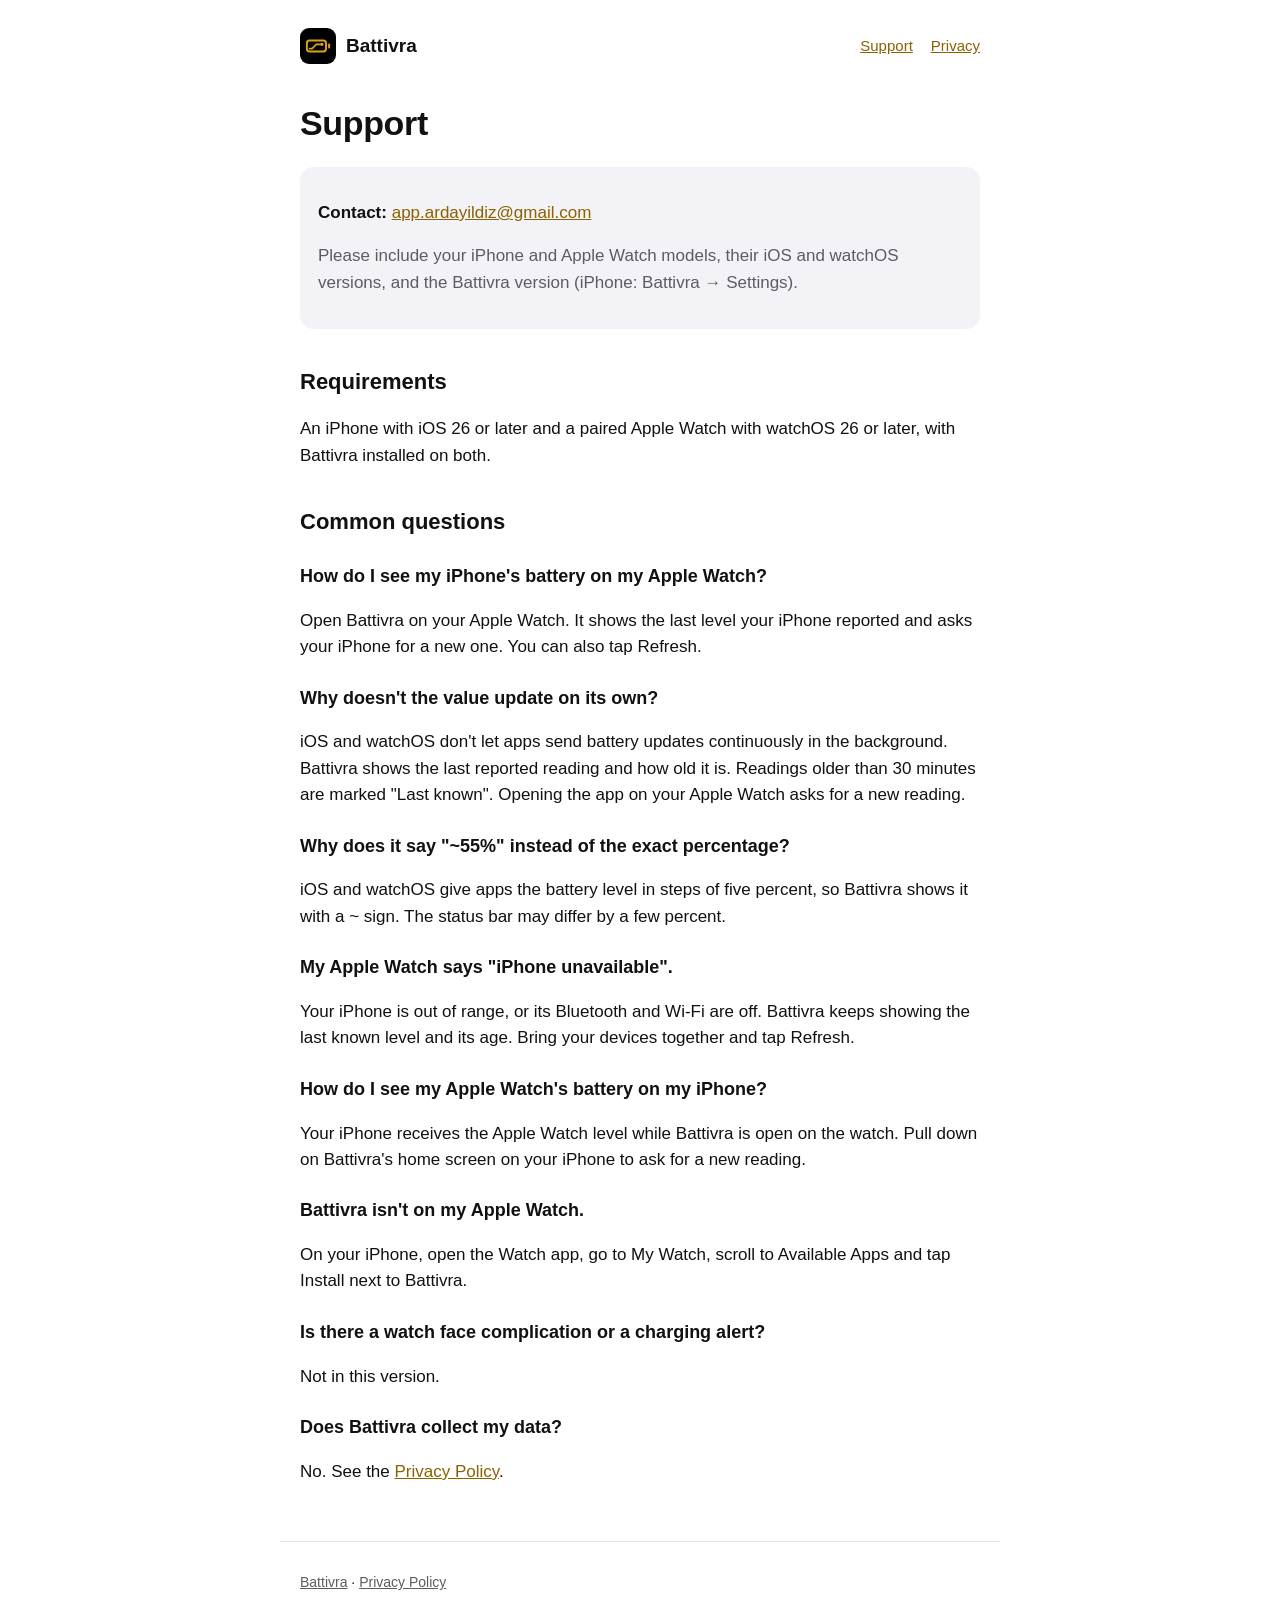
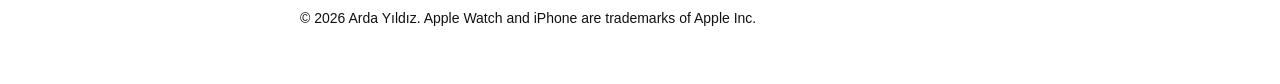
==== support/index.html @ 831f9459 "Add Battivra privacy policy and support pages" ====
<!doctype html>
<html lang="en">
<head>
  <meta charset="utf-8">
  <meta name="viewport" content="width=device-width, initial-scale=1">
  <title>Support — Battivra</title>
  <meta name="description" content="Help and contact for Battivra, the iPhone battery app for Apple Watch.">
  <link rel="icon" href="../assets/icon.svg" type="image/svg+xml">
  <link rel="stylesheet" href="../assets/style.css">
</head>
<body>
  <header class="site">
    <a class="brand" href="../"><img src="../assets/icon.svg" alt="">Battivra</a>
    <nav class="site">
      <a href="./" aria-current="page">Support</a>
      <a href="../privacy/">Privacy</a>
    </nav>
  </header>

  <main>
    <h1>Support</h1>

    <div class="contact">
      <p><strong>Contact:</strong> <a href="mailto:app.ardayildiz@gmail.com?subject=Battivra%20support">app.ardayildiz@gmail.com</a></p>
      <p class="muted">Please include your iPhone and Apple Watch models, their iOS and watchOS versions, and the Battivra version (iPhone: Battivra → Settings).</p>
    </div>

    <h2>Requirements</h2>
    <p>An iPhone with iOS 26 or later and a paired Apple Watch with watchOS 26 or later, with Battivra installed on both.</p>

    <h2>Common questions</h2>

    <h3>How do I see my iPhone's battery on my Apple Watch?</h3>
    <p>Open Battivra on your Apple Watch. It shows the last level your iPhone reported and asks your iPhone for a new one. You can also tap Refresh.</p>

    <h3>Why doesn't the value update on its own?</h3>
    <p>iOS and watchOS don't let apps send battery updates continuously in the background. Battivra shows the last reported reading and how old it is. Readings older than 30 minutes are marked "Last known". Opening the app on your Apple Watch asks for a new reading.</p>

    <h3>Why does it say "~55%" instead of the exact percentage?</h3>
    <p>iOS and watchOS give apps the battery level in steps of five percent, so Battivra shows it with a ~ sign. The status bar may differ by a few percent.</p>

    <h3>My Apple Watch says "iPhone unavailable".</h3>
    <p>Your iPhone is out of range, or its Bluetooth and Wi-Fi are off. Battivra keeps showing the last known level and its age. Bring your devices together and tap Refresh.</p>

    <h3>How do I see my Apple Watch's battery on my iPhone?</h3>
    <p>Your iPhone receives the Apple Watch level while Battivra is open on the watch. Pull down on Battivra's home screen on your iPhone to ask for a new reading.</p>

    <h3>Battivra isn't on my Apple Watch.</h3>
    <p>On your iPhone, open the Watch app, go to My Watch, scroll to Available Apps and tap Install next to Battivra.</p>

    <h3>Is there a watch face complication or a charging alert?</h3>
    <p>Not in this version.</p>

    <h3>Does Battivra collect my data?</h3>
    <p>No. See the <a href="../privacy/">Privacy Policy</a>.</p>
  </main>

  <footer class="site">
    <p><a href="../">Battivra</a> · <a href="../privacy/">Privacy Policy</a></p>
    <p>© 2026 Arda Yıldız. Apple Watch and iPhone are trademarks of Apple Inc.</p>
  </footer>
</body>
</html>
---- assets/style.css ----
:root {
  --bg: #ffffff;
  --surface: #f2f2f7;
  --text: #111111;
  --muted: #5c5c63;
  --accent: #8a6200;
  --border: #e3e3e8;
  color-scheme: light dark;
}

@media (prefers-color-scheme: dark) {
  :root {
    --bg: #000000;
    --surface: #1c1c1e;
    --text: #f5f5f7;
    --muted: #a1a1a8;
    --accent: #d9a21b;
    --border: #2c2c2e;
  }
}

* { box-sizing: border-box; }

html { -webkit-text-size-adjust: 100%; }

body {
  margin: 0;
  background: var(--bg);
  color: var(--text);
  font: 17px/1.55 -apple-system, BlinkMacSystemFont, "SF Pro Text", "Segoe UI", Roboto, Helvetica, Arial, sans-serif;
}

main, header.site, footer.site {
  max-width: 720px;
  margin: 0 auto;
  padding: 0 20px;
}

header.site {
  display: flex;
  align-items: center;
  gap: 12px;
  padding-top: 28px;
  padding-bottom: 8px;
}

header.site a.brand {
  display: flex;
  align-items: center;
  gap: 10px;
  color: var(--text);
  text-decoration: none;
  font-weight: 600;
  font-size: 19px;
}

header.site img { width: 36px; height: 36px; border-radius: 9px; }

nav.site { margin-left: auto; display: flex; gap: 18px; font-size: 15px; }

a { color: var(--accent); }
a:hover { text-decoration-thickness: 2px; }

h1 { font-size: 34px; line-height: 1.15; margin: 32px 0 8px; letter-spacing: -0.01em; }
h2 { font-size: 22px; margin: 36px 0 8px; }
h3 { font-size: 18px; margin: 24px 0 4px; }

p, li { color: var(--text); }
.muted { color: var(--muted); }

.hero { text-align: center; padding: 40px 0 8px; }
.hero img { width: 128px; height: 128px; border-radius: 28px; }
.hero h1 { margin-top: 20px; }
.hero p.lead { font-size: 20px; color: var(--muted); margin: 0 auto; max-width: 30em; }

.cards { display: grid; gap: 12px; margin: 32px 0; }
.card { background: var(--surface); border-radius: 14px; padding: 16px 18px; }
.card h3 { margin-top: 0; }
.card p { margin: 0; }

.contact {
  background: var(--surface);
  border-radius: 14px;
  padding: 16px 18px;
  margin: 24px 0;
}

footer.site {
  border-top: 1px solid var(--border);
  margin-top: 56px;
  padding-top: 16px;
  padding-bottom: 40px;
  font-size: 14px;
  color: var(--muted);
}

footer.site a { color: var(--muted); }

@media (max-width: 480px) {
  h1 { font-size: 28px; }
  nav.site { gap: 12px; }
}
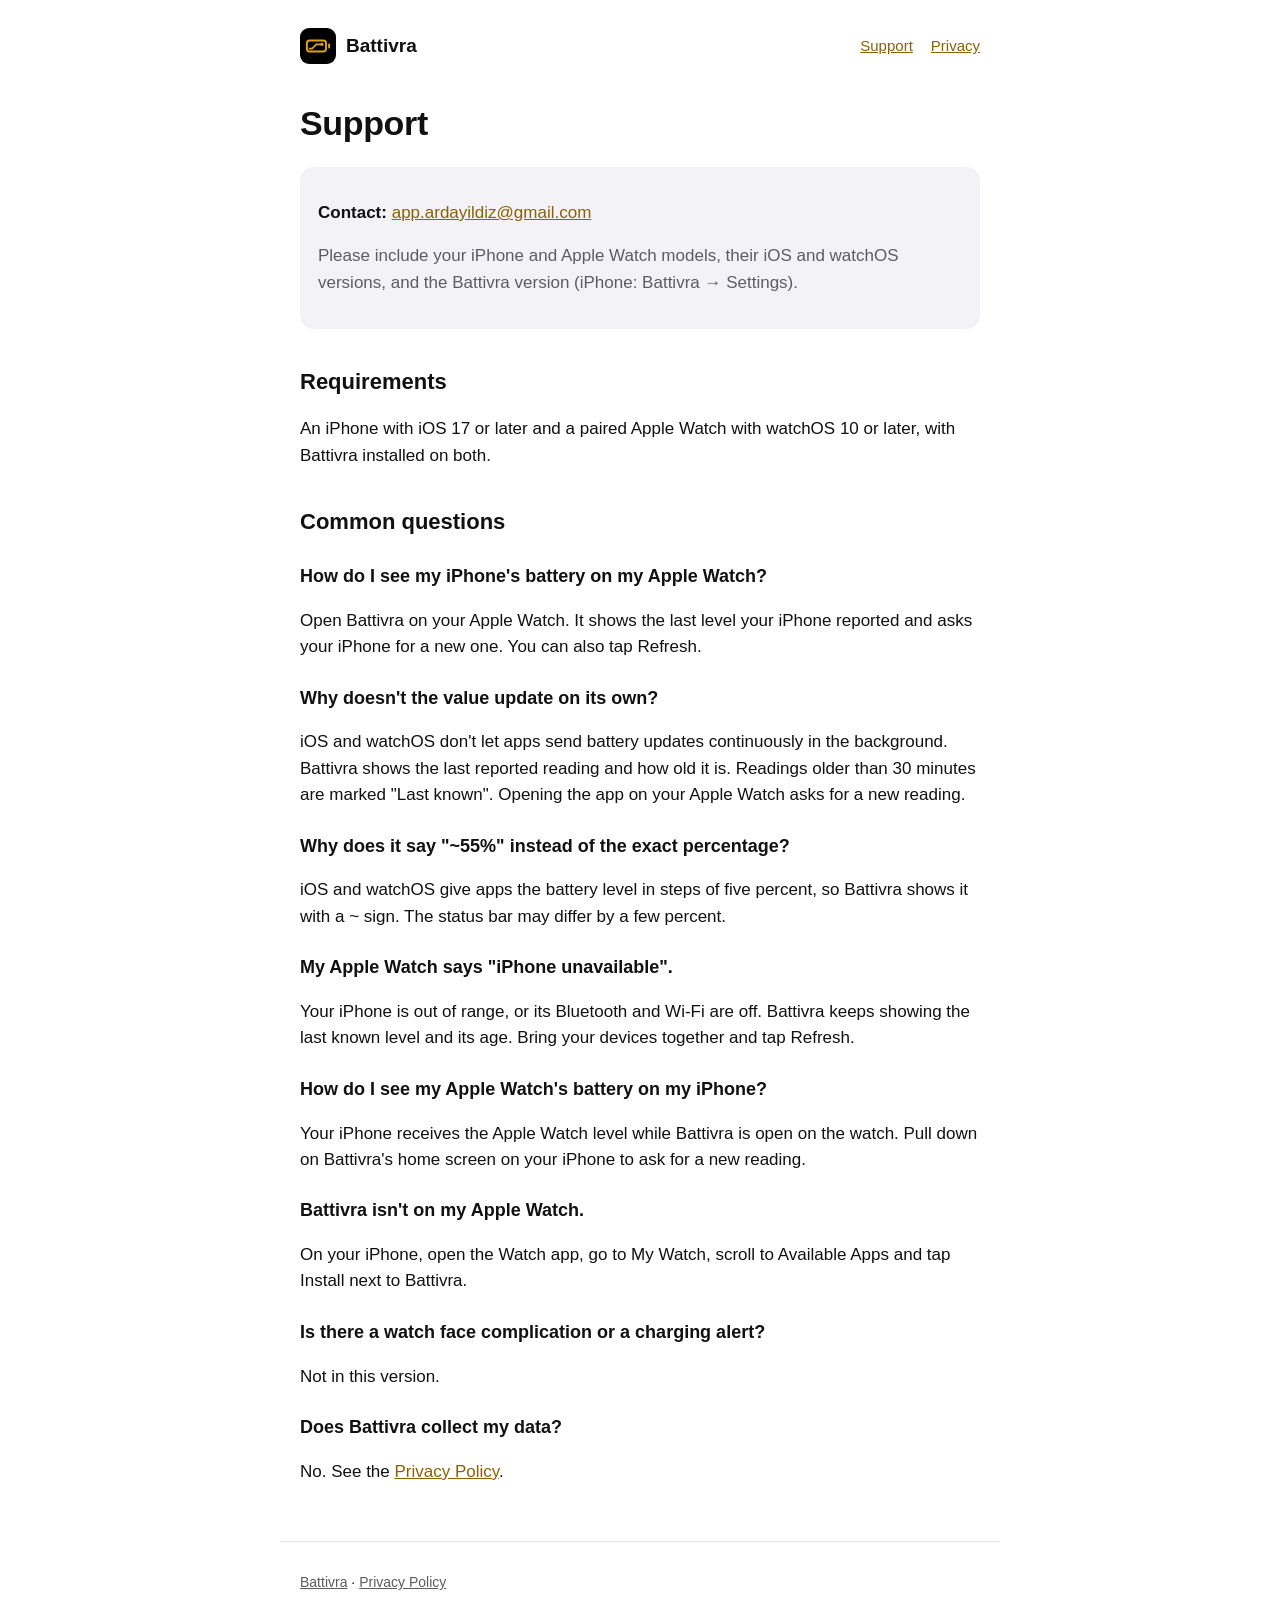
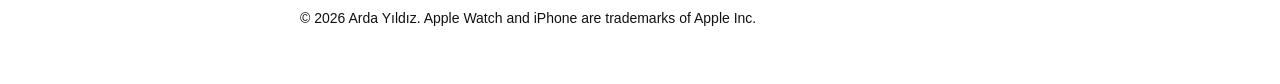
==== commit fb5700f8: "Update requirements to iOS 17 and watchOS 10" ====
--- a/support/index.html
+++ b/support/index.html
@@ -26,7 +26,7 @@
     </div>
 
     <h2>Requirements</h2>
-    <p>An iPhone with iOS 26 or later and a paired Apple Watch with watchOS 26 or later, with Battivra installed on both.</p>
+    <p>An iPhone with iOS 17 or later and a paired Apple Watch with watchOS 10 or later, with Battivra installed on both.</p>
 
     <h2>Common questions</h2>
 
